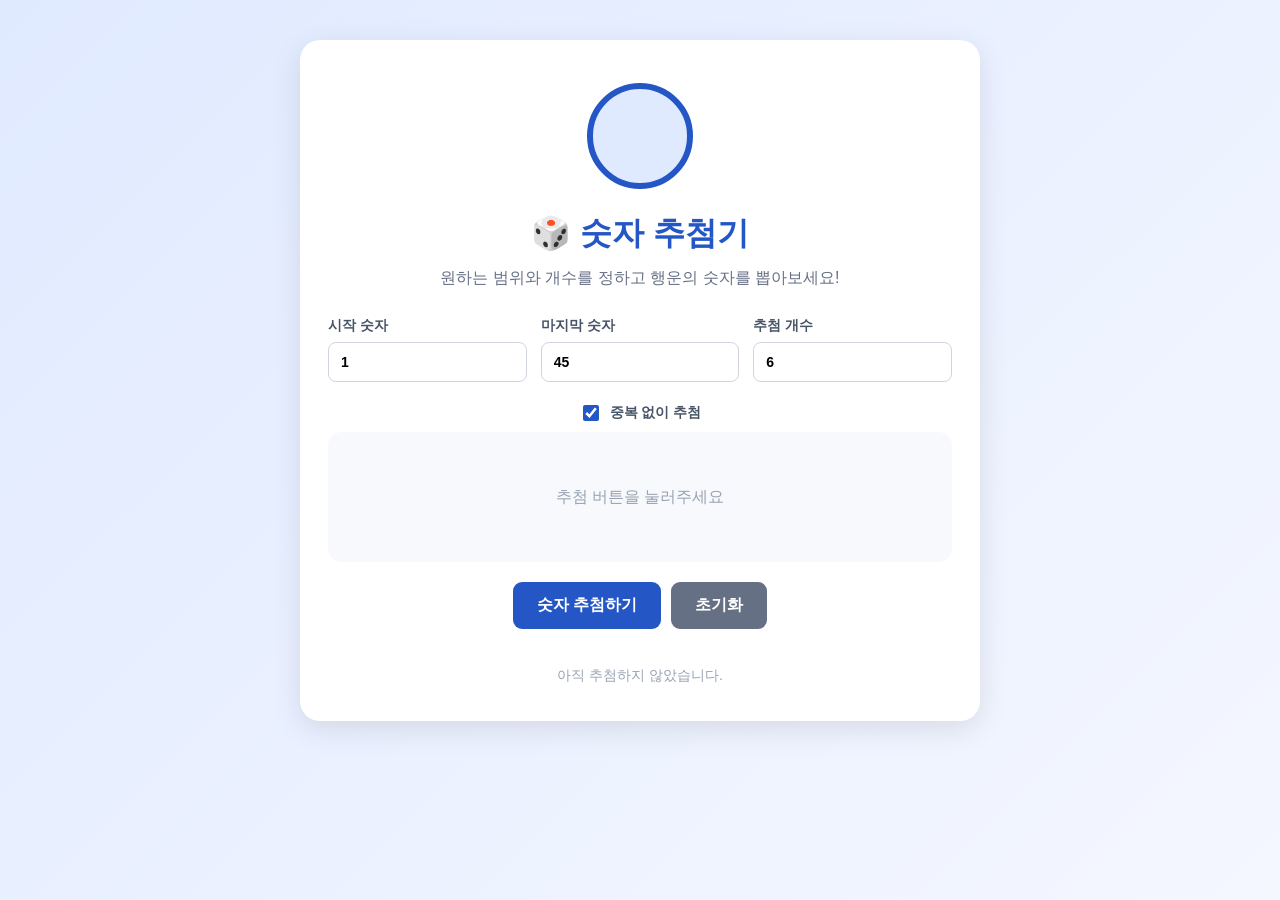
==== index.html @ 468a444e "Add number draw page with circle" ====
<!DOCTYPE html>
<html lang="ko">
<head>
    <meta charset="UTF-8">
    <meta name="viewport" content="width=device-width, initial-scale=1.0">
    <title>숫자 추첨기</title>
    <style>
        * {
            box-sizing: border-box;
        }

        body {
            min-height: 100vh;
            margin: 0;
            padding: 40px 16px;
            font-family: Arial, sans-serif;
            color: #202b45;
            background: linear-gradient(135deg, #e0eaff, #f5f7ff);
        }

        .container {
            width: 100%;
            max-width: 680px;
            margin: 0 auto;
            padding: 36px 28px;
            border-radius: 20px;
            background: #fff;
            box-shadow: 0 8px 30px rgba(0, 0, 0, 0.1);
            text-align: center;
        }

        .circle {
            display: block;
            margin: 0 auto 16px;
        }

        h1 {
            margin: 0 0 12px;
            color: #2457c5;
        }

        .description {
            margin: 0 0 28px;
            color: #667085;
        }

        .settings {
            display: grid;
            grid-template-columns: repeat(3, minmax(0, 1fr));
            gap: 14px;
            margin-bottom: 20px;
            text-align: left;
        }

        label {
            display: block;
            color: #475467;
            font-size: 14px;
            font-weight: bold;
        }

        input[type="number"] {
            width: 100%;
            margin-top: 7px;
            padding: 11px 12px;
            border: 1px solid #d0d5dd;
            border-radius: 8px;
            font: inherit;
        }

        .unique-option {
            display: flex;
            align-items: center;
            justify-content: center;
            gap: 8px;
            margin-bottom: 8px;
            color: #475467;
            font-size: 14px;
        }

        .unique-option input {
            width: 16px;
            height: 16px;
            accent-color: #2457c5;
        }

        .results {
            display: flex;
            min-height: 130px;
            align-content: center;
            align-items: center;
            justify-content: center;
            flex-wrap: wrap;
            gap: 12px;
            padding: 22px 14px;
            border-radius: 14px;
            background: #f7f9fc;
        }

        .placeholder {
            color: #98a2b3;
        }

        .ball {
            display: flex;
            width: 58px;
            height: 58px;
            align-items: center;
            justify-content: center;
            border-radius: 50%;
            color: white;
            background: #2457c5;
            font-size: 20px;
            font-weight: bold;
            box-shadow: 0 3px 8px rgba(36, 87, 197, 0.2);
            animation: pop-in 220ms ease-out both;
        }

        @keyframes pop-in {
            from {
                opacity: 0;
                transform: scale(0.7);
            }
            to {
                opacity: 1;
                transform: scale(1);
            }
        }

        .actions {
            display: flex;
            justify-content: center;
            flex-wrap: wrap;
            gap: 10px;
            margin-top: 20px;
        }

        button {
            padding: 13px 24px;
            border: 0;
            border-radius: 9px;
            color: white;
            background: #2457c5;
            font-size: 16px;
            font-weight: bold;
            cursor: pointer;
        }

        button:hover {
            background: #173b8c;
        }

        button:focus-visible,
        input:focus-visible {
            outline: 3px solid #84adff;
            outline-offset: 2px;
        }

        .reset {
            background: #667085;
        }

        .reset:hover {
            background: #475467;
        }

        .message {
            min-height: 20px;
            margin: 14px 0 0;
            color: #d92d20;
            font-size: 14px;
        }

        .count {
            margin: 4px 0 0;
            color: #98a2b3;
            font-size: 14px;
        }

        @media (max-width: 480px) {
            body {
                padding: 24px 12px;
            }

            .container {
                padding: 28px 18px;
            }

            .settings {
                grid-template-columns: 1fr;
                gap: 12px;
            }

            .ball {
                width: 48px;
                height: 48px;
                font-size: 18px;
            }
        }
    </style>
</head>
<body>
    <main class="container">
        <svg class="circle" width="120" height="120" viewBox="0 0 120 120" aria-hidden="true">
            <circle cx="60" cy="60" r="50" fill="#e0eaff" stroke="#2457c5" stroke-width="6" />
        </svg>
        <h1>🎲 숫자 추첨기</h1>
        <p class="description">원하는 범위와 개수를 정하고 행운의 숫자를 뽑아보세요!</p>

        <form id="draw-form">
            <div class="settings">
                <label for="min-number">
                    시작 숫자
                    <input id="min-number" type="number" value="1" step="1" required>
                </label>
                <label for="max-number">
                    마지막 숫자
                    <input id="max-number" type="number" value="45" step="1" required>
                </label>
                <label for="draw-count">
                    추첨 개수
                    <input id="draw-count" type="number" value="6" min="1" step="1" required>
                </label>
            </div>

            <label class="unique-option" for="unique-numbers">
                <input id="unique-numbers" type="checkbox" checked>
                중복 없이 추첨
            </label>

            <div class="results" id="results" aria-live="polite">
                <span class="placeholder">추첨 버튼을 눌러주세요</span>
            </div>

            <div class="actions">
                <button type="submit">숫자 추첨하기</button>
                <button class="reset" id="reset-button" type="button">초기화</button>
            </div>
        </form>

        <p class="message" id="message" role="alert"></p>
        <p class="count" id="count">아직 추첨하지 않았습니다.</p>
    </main>

    <script>
        let drawCount = 0;

        const form = document.getElementById("draw-form");
        const results = document.getElementById("results");
        const message = document.getElementById("message");
        const countLabel = document.getElementById("count");

        form.addEventListener("submit", function (event) {
            event.preventDefault();

            const min = Number(document.getElementById("min-number").value);
            const max = Number(document.getElementById("max-number").value);
            const quantity = Number(document.getElementById("draw-count").value);
            const unique = document.getElementById("unique-numbers").checked;

            if (!Number.isSafeInteger(min) || !Number.isSafeInteger(max) ||
                !Number.isSafeInteger(quantity) || min > max || quantity < 1) {
                showError("시작 숫자와 마지막 숫자, 추첨 개수를 올바른 정수로 입력해주세요.");
                return;
            }

            const rangeSize = max - min + 1;
            if (!Number.isSafeInteger(rangeSize) || rangeSize < 1) {
                showError("숫자 범위가 너무 큽니다.");
                return;
            }

            if (unique && quantity > rangeSize) {
                showError("중복 없이 추첨하려면 추첨 개수가 숫자 범위보다 클 수 없습니다.");
                return;
            }

            const drawn = [];
            if (unique) {
                const swaps = new Map();

                for (let i = 0; i < quantity; i++) {
                    const randomIndex = i + Math.floor(Math.random() * (rangeSize - i));
                    const selected = swaps.has(randomIndex) ? swaps.get(randomIndex) : randomIndex;
                    const replacement = swaps.has(i) ? swaps.get(i) : i;
                    swaps.set(randomIndex, replacement);
                    drawn.push(min + selected);
                }
                drawn.sort(function (a, b) { return a - b; });
            } else {
                for (let i = 0; i < quantity; i++) {
                    drawn.push(Math.floor(Math.random() * rangeSize) + min);
                }
            }

            results.replaceChildren();
            drawn.forEach(function (number, index) {
                const ball = document.createElement("span");
                ball.className = "ball";
                ball.style.animationDelay = (index * 45) + "ms";
                ball.textContent = number;
                results.appendChild(ball);
            });

            message.textContent = "";
            drawCount++;
            countLabel.textContent = "총 " + drawCount + "회 추첨했습니다.";
        });

        document.getElementById("reset-button").addEventListener("click", function () {
            form.reset();
            results.innerHTML = '<span class="placeholder">추첨 버튼을 눌러주세요</span>';
            message.textContent = "";
            drawCount = 0;
            countLabel.textContent = "아직 추첨하지 않았습니다.";
        });

        function showError(text) {
            message.textContent = text;
        }
    </script>
</body>
</html>
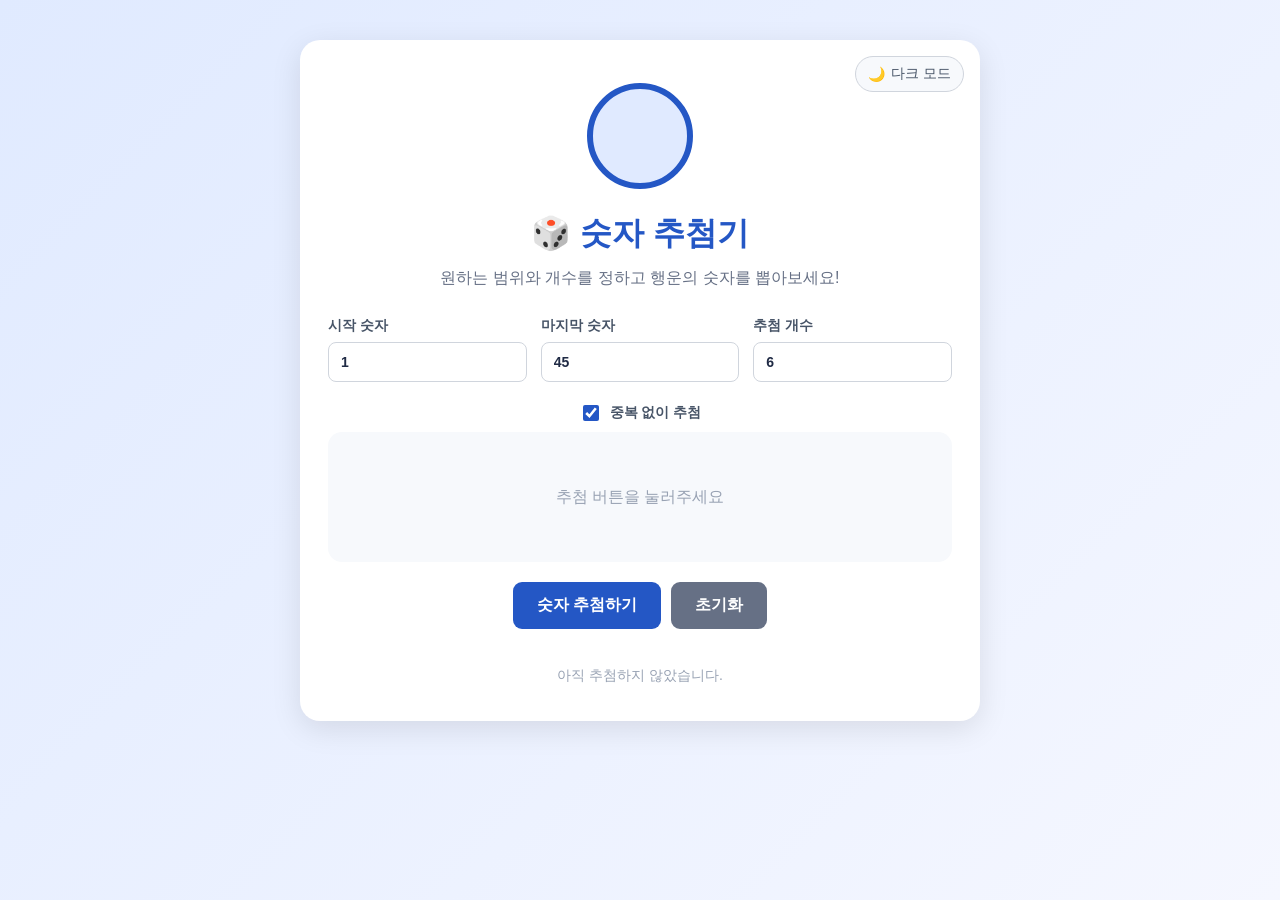
==== commit 97d0b65b: "Add dark/light mode toggle Co-Authored-By: Claude Opus 5.5 <noreply@anthropic.com>" ====
--- a/index.html
+++ b/index.html
@@ -4,7 +4,62 @@
     <meta charset="UTF-8">
     <meta name="viewport" content="width=device-width, initial-scale=1.0">
     <title>숫자 추첨기</title>
+    <script>
+        // 화면이 그려지기 전에 테마를 적용해 깜빡임을 방지합니다.
+        (function () {
+            let saved = null;
+            try { saved = localStorage.getItem("theme"); } catch (e) {}
+            const prefersDark = window.matchMedia && window.matchMedia("(prefers-color-scheme: dark)").matches;
+            document.documentElement.dataset.theme = saved || (prefersDark ? "dark" : "light");
+        })();
+    </script>
     <style>
+        :root {
+            --bg-start: #e0eaff;
+            --bg-end: #f5f7ff;
+            --text: #202b45;
+            --card: #fff;
+            --card-shadow: rgba(0, 0, 0, 0.1);
+            --primary: #2457c5;
+            --primary-hover: #173b8c;
+            --muted: #667085;
+            --label: #475467;
+            --faint: #98a2b3;
+            --input-bg: #fff;
+            --input-border: #d0d5dd;
+            --panel: #f7f9fc;
+            --circle-fill: #e0eaff;
+            --focus: #84adff;
+            --error: #d92d20;
+            --reset: #667085;
+            --reset-hover: #475467;
+            --ball-shadow: rgba(36, 87, 197, 0.2);
+            color-scheme: light;
+        }
+
+        :root[data-theme="dark"] {
+            --bg-start: #0f1629;
+            --bg-end: #1a2238;
+            --text: #e6e9f2;
+            --card: #1e2740;
+            --card-shadow: rgba(0, 0, 0, 0.45);
+            --primary: #5b8cff;
+            --primary-hover: #3f72f0;
+            --muted: #a3acc2;
+            --label: #c3c9d8;
+            --faint: #7d879e;
+            --input-bg: #141b2e;
+            --input-border: #3a4562;
+            --panel: #162036;
+            --circle-fill: #24345c;
+            --focus: #8fb0ff;
+            --error: #ff7a6e;
+            --reset: #4f5a75;
+            --reset-hover: #646f8c;
+            --ball-shadow: rgba(0, 0, 0, 0.35);
+            color-scheme: dark;
+        }
+
         * {
             box-sizing: border-box;
         }
@@ -14,19 +69,41 @@
             margin: 0;
             padding: 40px 16px;
             font-family: Arial, sans-serif;
-            color: #202b45;
-            background: linear-gradient(135deg, #e0eaff, #f5f7ff);
+            color: var(--text);
+            background: linear-gradient(135deg, var(--bg-start), var(--bg-end));
+            transition: color 200ms ease, background 200ms ease;
         }
 
         .container {
+            position: relative;
             width: 100%;
             max-width: 680px;
             margin: 0 auto;
             padding: 36px 28px;
             border-radius: 20px;
-            background: #fff;
-            box-shadow: 0 8px 30px rgba(0, 0, 0, 0.1);
+            background: var(--card);
+            box-shadow: 0 8px 30px var(--card-shadow);
             text-align: center;
+            transition: background 200ms ease;
+        }
+
+        .theme-toggle {
+            position: absolute;
+            top: 16px;
+            right: 16px;
+            display: flex;
+            align-items: center;
+            gap: 6px;
+            padding: 8px 12px;
+            border: 1px solid var(--input-border);
+            border-radius: 999px;
+            color: var(--label);
+            background: var(--panel);
+            font-size: 14px;
+        }
+
+        .theme-toggle:hover {
+            background: var(--input-border);
         }
 
         .circle {
@@ -34,14 +111,19 @@
             margin: 0 auto 16px;
         }
 
+        .circle circle {
+            fill: var(--circle-fill);
+            stroke: var(--primary);
+        }
+
         h1 {
             margin: 0 0 12px;
-            color: #2457c5;
+            color: var(--primary);
         }
 
         .description {
             margin: 0 0 28px;
-            color: #667085;
+            color: var(--muted);
         }
 
         .settings {
@@ -54,7 +136,7 @@
 
         label {
             display: block;
-            color: #475467;
+            color: var(--label);
             font-size: 14px;
             font-weight: bold;
         }
@@ -63,8 +145,10 @@
             width: 100%;
             margin-top: 7px;
             padding: 11px 12px;
-            border: 1px solid #d0d5dd;
+            border: 1px solid var(--input-border);
             border-radius: 8px;
+            color: var(--text);
+            background: var(--input-bg);
             font: inherit;
         }
 
@@ -74,14 +158,14 @@
             justify-content: center;
             gap: 8px;
             margin-bottom: 8px;
-            color: #475467;
+            color: var(--label);
             font-size: 14px;
         }
 
         .unique-option input {
             width: 16px;
             height: 16px;
-            accent-color: #2457c5;
+            accent-color: var(--primary);
         }
 
         .results {
@@ -94,11 +178,11 @@
             gap: 12px;
             padding: 22px 14px;
             border-radius: 14px;
-            background: #f7f9fc;
+            background: var(--panel);
         }
 
         .placeholder {
-            color: #98a2b3;
+            color: var(--faint);
         }
 
         .ball {
@@ -109,10 +193,10 @@
             justify-content: center;
             border-radius: 50%;
             color: white;
-            background: #2457c5;
+            background: var(--primary);
             font-size: 20px;
             font-weight: bold;
-            box-shadow: 0 3px 8px rgba(36, 87, 197, 0.2);
+            box-shadow: 0 3px 8px var(--ball-shadow);
             animation: pop-in 220ms ease-out both;
         }
 
@@ -135,45 +219,48 @@
             margin-top: 20px;
         }
 
-        button {
+        .actions button {
             padding: 13px 24px;
             border: 0;
             border-radius: 9px;
             color: white;
-            background: #2457c5;
+            background: var(--primary);
             font-size: 16px;
             font-weight: bold;
+        }
+
+        button {
             cursor: pointer;
         }
 
-        button:hover {
-            background: #173b8c;
+        .actions button:hover {
+            background: var(--primary-hover);
         }
 
         button:focus-visible,
         input:focus-visible {
-            outline: 3px solid #84adff;
+            outline: 3px solid var(--focus);
             outline-offset: 2px;
         }
 
-        .reset {
-            background: #667085;
-        }
-
-        .reset:hover {
-            background: #475467;
+        .actions .reset {
+            background: var(--reset);
+        }
+
+        .actions .reset:hover {
+            background: var(--reset-hover);
         }
 
         .message {
             min-height: 20px;
             margin: 14px 0 0;
-            color: #d92d20;
+            color: var(--error);
             font-size: 14px;
         }
 
         .count {
             margin: 4px 0 0;
-            color: #98a2b3;
+            color: var(--faint);
             font-size: 14px;
         }
 
@@ -183,7 +270,7 @@
             }
 
             .container {
-                padding: 28px 18px;
+                padding: 60px 18px 28px;
             }
 
             .settings {
@@ -201,8 +288,13 @@
 </head>
 <body>
     <main class="container">
+        <button class="theme-toggle" id="theme-toggle" type="button" aria-label="테마 전환">
+            <span id="theme-icon" aria-hidden="true">🌙</span>
+            <span id="theme-text">다크 모드</span>
+        </button>
+
         <svg class="circle" width="120" height="120" viewBox="0 0 120 120" aria-hidden="true">
-            <circle cx="60" cy="60" r="50" fill="#e0eaff" stroke="#2457c5" stroke-width="6" />
+            <circle cx="60" cy="60" r="50" stroke-width="6" />
         </svg>
         <h1>🎲 숫자 추첨기</h1>
         <p class="description">원하는 범위와 개수를 정하고 행운의 숫자를 뽑아보세요!</p>
@@ -243,6 +335,27 @@
     </main>
 
     <script>
+        // 다크 / 화이트 모드 전환
+        const themeToggle = document.getElementById("theme-toggle");
+        const themeIcon = document.getElementById("theme-icon");
+        const themeText = document.getElementById("theme-text");
+
+        function applyTheme(theme) {
+            document.documentElement.dataset.theme = theme;
+            const isDark = theme === "dark";
+            themeIcon.textContent = isDark ? "☀️" : "🌙";
+            themeText.textContent = isDark ? "화이트 모드" : "다크 모드";
+            themeToggle.setAttribute("aria-pressed", String(isDark));
+        }
+
+        applyTheme(document.documentElement.dataset.theme || "light");
+
+        themeToggle.addEventListener("click", function () {
+            const next = document.documentElement.dataset.theme === "dark" ? "light" : "dark";
+            applyTheme(next);
+            try { localStorage.setItem("theme", next); } catch (e) {}
+        });
+
         let drawCount = 0;
 
         const form = document.getElementById("draw-form");
@@ -321,4 +434,3 @@
     </script>
 </body>
 </html>
-
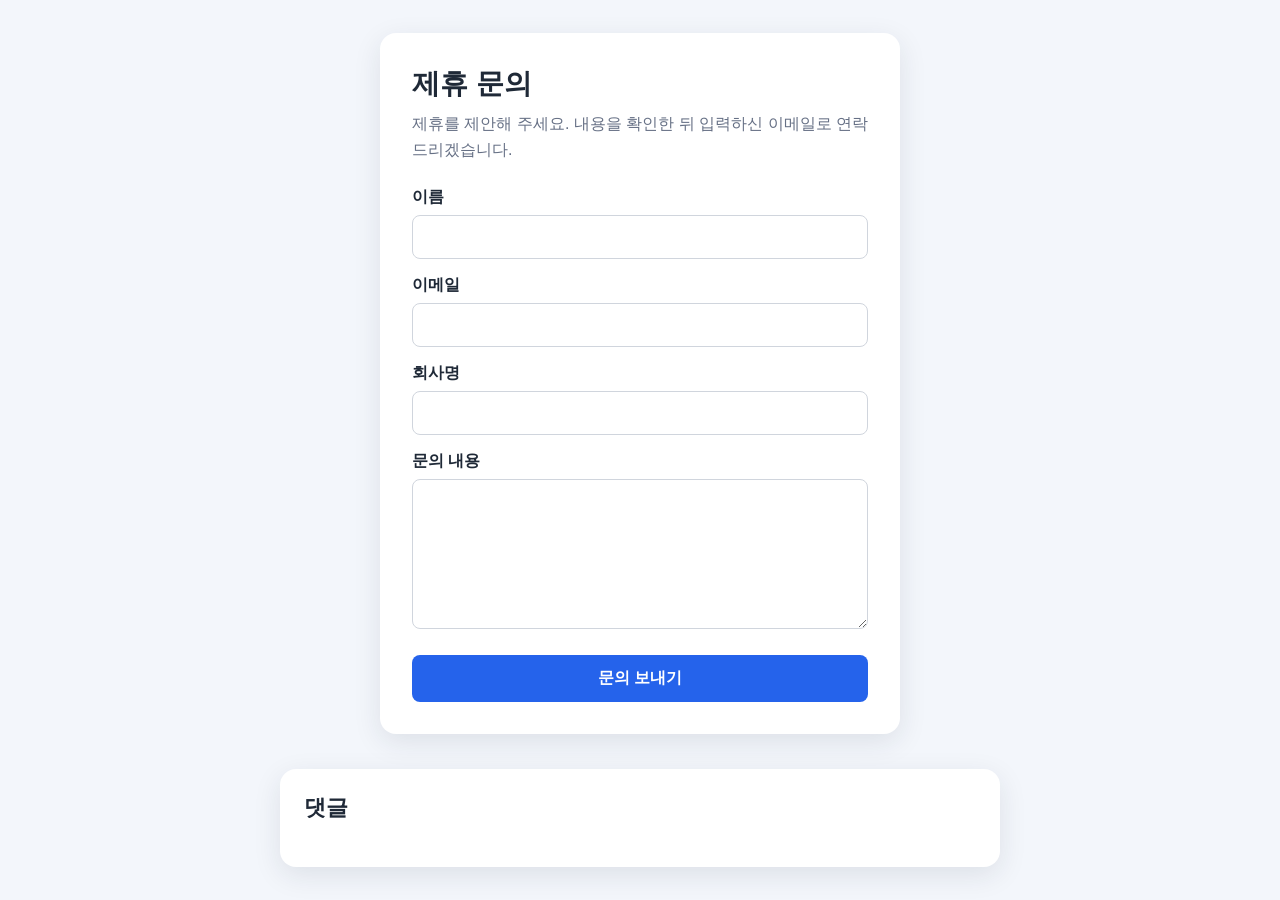
==== commit 3c79f0c3: "Replace page with partnership inquiry form and Disqus comments Co-Authored-By: Claude Opus 5.5 <nore" ====
--- a/index.html
+++ b/index.html
@@ -1,436 +1,100 @@
-<!DOCTYPE html>
+<!doctype html>
 <html lang="ko">
 <head>
-    <meta charset="UTF-8">
-    <meta name="viewport" content="width=device-width, initial-scale=1.0">
-    <title>숫자 추첨기</title>
-    <script>
-        // 화면이 그려지기 전에 테마를 적용해 깜빡임을 방지합니다.
-        (function () {
-            let saved = null;
-            try { saved = localStorage.getItem("theme"); } catch (e) {}
-            const prefersDark = window.matchMedia && window.matchMedia("(prefers-color-scheme: dark)").matches;
-            document.documentElement.dataset.theme = saved || (prefersDark ? "dark" : "light");
-        })();
-    </script>
-    <style>
-        :root {
-            --bg-start: #e0eaff;
-            --bg-end: #f5f7ff;
-            --text: #202b45;
-            --card: #fff;
-            --card-shadow: rgba(0, 0, 0, 0.1);
-            --primary: #2457c5;
-            --primary-hover: #173b8c;
-            --muted: #667085;
-            --label: #475467;
-            --faint: #98a2b3;
-            --input-bg: #fff;
-            --input-border: #d0d5dd;
-            --panel: #f7f9fc;
-            --circle-fill: #e0eaff;
-            --focus: #84adff;
-            --error: #d92d20;
-            --reset: #667085;
-            --reset-hover: #475467;
-            --ball-shadow: rgba(36, 87, 197, 0.2);
-            color-scheme: light;
-        }
-
-        :root[data-theme="dark"] {
-            --bg-start: #0f1629;
-            --bg-end: #1a2238;
-            --text: #e6e9f2;
-            --card: #1e2740;
-            --card-shadow: rgba(0, 0, 0, 0.45);
-            --primary: #5b8cff;
-            --primary-hover: #3f72f0;
-            --muted: #a3acc2;
-            --label: #c3c9d8;
-            --faint: #7d879e;
-            --input-bg: #141b2e;
-            --input-border: #3a4562;
-            --panel: #162036;
-            --circle-fill: #24345c;
-            --focus: #8fb0ff;
-            --error: #ff7a6e;
-            --reset: #4f5a75;
-            --reset-hover: #646f8c;
-            --ball-shadow: rgba(0, 0, 0, 0.35);
-            color-scheme: dark;
-        }
-
-        * {
-            box-sizing: border-box;
-        }
-
-        body {
-            min-height: 100vh;
-            margin: 0;
-            padding: 40px 16px;
-            font-family: Arial, sans-serif;
-            color: var(--text);
-            background: linear-gradient(135deg, var(--bg-start), var(--bg-end));
-            transition: color 200ms ease, background 200ms ease;
-        }
-
-        .container {
-            position: relative;
-            width: 100%;
-            max-width: 680px;
-            margin: 0 auto;
-            padding: 36px 28px;
-            border-radius: 20px;
-            background: var(--card);
-            box-shadow: 0 8px 30px var(--card-shadow);
-            text-align: center;
-            transition: background 200ms ease;
-        }
-
-        .theme-toggle {
-            position: absolute;
-            top: 16px;
-            right: 16px;
-            display: flex;
-            align-items: center;
-            gap: 6px;
-            padding: 8px 12px;
-            border: 1px solid var(--input-border);
-            border-radius: 999px;
-            color: var(--label);
-            background: var(--panel);
-            font-size: 14px;
-        }
-
-        .theme-toggle:hover {
-            background: var(--input-border);
-        }
-
-        .circle {
-            display: block;
-            margin: 0 auto 16px;
-        }
-
-        .circle circle {
-            fill: var(--circle-fill);
-            stroke: var(--primary);
-        }
-
-        h1 {
-            margin: 0 0 12px;
-            color: var(--primary);
-        }
-
-        .description {
-            margin: 0 0 28px;
-            color: var(--muted);
-        }
-
-        .settings {
-            display: grid;
-            grid-template-columns: repeat(3, minmax(0, 1fr));
-            gap: 14px;
-            margin-bottom: 20px;
-            text-align: left;
-        }
-
-        label {
-            display: block;
-            color: var(--label);
-            font-size: 14px;
-            font-weight: bold;
-        }
-
-        input[type="number"] {
-            width: 100%;
-            margin-top: 7px;
-            padding: 11px 12px;
-            border: 1px solid var(--input-border);
-            border-radius: 8px;
-            color: var(--text);
-            background: var(--input-bg);
-            font: inherit;
-        }
-
-        .unique-option {
-            display: flex;
-            align-items: center;
-            justify-content: center;
-            gap: 8px;
-            margin-bottom: 8px;
-            color: var(--label);
-            font-size: 14px;
-        }
-
-        .unique-option input {
-            width: 16px;
-            height: 16px;
-            accent-color: var(--primary);
-        }
-
-        .results {
-            display: flex;
-            min-height: 130px;
-            align-content: center;
-            align-items: center;
-            justify-content: center;
-            flex-wrap: wrap;
-            gap: 12px;
-            padding: 22px 14px;
-            border-radius: 14px;
-            background: var(--panel);
-        }
-
-        .placeholder {
-            color: var(--faint);
-        }
-
-        .ball {
-            display: flex;
-            width: 58px;
-            height: 58px;
-            align-items: center;
-            justify-content: center;
-            border-radius: 50%;
-            color: white;
-            background: var(--primary);
-            font-size: 20px;
-            font-weight: bold;
-            box-shadow: 0 3px 8px var(--ball-shadow);
-            animation: pop-in 220ms ease-out both;
-        }
-
-        @keyframes pop-in {
-            from {
-                opacity: 0;
-                transform: scale(0.7);
-            }
-            to {
-                opacity: 1;
-                transform: scale(1);
-            }
-        }
-
-        .actions {
-            display: flex;
-            justify-content: center;
-            flex-wrap: wrap;
-            gap: 10px;
-            margin-top: 20px;
-        }
-
-        .actions button {
-            padding: 13px 24px;
-            border: 0;
-            border-radius: 9px;
-            color: white;
-            background: var(--primary);
-            font-size: 16px;
-            font-weight: bold;
-        }
-
-        button {
-            cursor: pointer;
-        }
-
-        .actions button:hover {
-            background: var(--primary-hover);
-        }
-
-        button:focus-visible,
-        input:focus-visible {
-            outline: 3px solid var(--focus);
-            outline-offset: 2px;
-        }
-
-        .actions .reset {
-            background: var(--reset);
-        }
-
-        .actions .reset:hover {
-            background: var(--reset-hover);
-        }
-
-        .message {
-            min-height: 20px;
-            margin: 14px 0 0;
-            color: var(--error);
-            font-size: 14px;
-        }
-
-        .count {
-            margin: 4px 0 0;
-            color: var(--faint);
-            font-size: 14px;
-        }
-
-        @media (max-width: 480px) {
-            body {
-                padding: 24px 12px;
-            }
-
-            .container {
-                padding: 60px 18px 28px;
-            }
-
-            .settings {
-                grid-template-columns: 1fr;
-                gap: 12px;
-            }
-
-            .ball {
-                width: 48px;
-                height: 48px;
-                font-size: 18px;
-            }
-        }
-    </style>
+  <meta charset="utf-8">
+  <meta name="viewport" content="width=device-width, initial-scale=1">
+  <title>제휴 문의</title>
+  <style>
+    * { box-sizing: border-box; }
+    body {
+      min-height: 100vh;
+      margin: 0;
+      padding: 32px 16px;
+      display: grid;
+      place-items: center;
+      font-family: Arial, sans-serif;
+      color: #1f2937;
+      background: #f3f6fb;
+    }
+    main {
+      width: min(100%, 520px);
+      padding: 32px;
+      border-radius: 16px;
+      background: #fff;
+      box-shadow: 0 8px 28px rgb(31 41 55 / 10%);
+    }
+    h1 { margin: 0 0 8px; font-size: 28px; }
+    .description { margin: 0 0 24px; color: #667085; line-height: 1.6; }
+    label { display: block; margin: 16px 0 7px; font-weight: 600; }
+    input, textarea {
+      width: 100%;
+      padding: 12px;
+      border: 1px solid #d0d5dd;
+      border-radius: 8px;
+      font: inherit;
+    }
+    input:focus, textarea:focus { outline: 2px solid #93b4ff; border-color: #2563eb; }
+    textarea { min-height: 150px; resize: vertical; }
+    button {
+      width: 100%;
+      margin-top: 22px;
+      padding: 13px 20px;
+      border: 0;
+      border-radius: 8px;
+      background: #2563eb;
+      color: #fff;
+      font: inherit;
+      font-weight: 600;
+      cursor: pointer;
+    }
+    button:hover { background: #1d4ed8; }
+  </style>
 </head>
 <body>
-    <main class="container">
-        <button class="theme-toggle" id="theme-toggle" type="button" aria-label="테마 전환">
-            <span id="theme-icon" aria-hidden="true">🌙</span>
-            <span id="theme-text">다크 모드</span>
-        </button>
+  <main>
+    <h1>제휴 문의</h1>
+    <p class="description">제휴를 제안해 주세요. 내용을 확인한 뒤 입력하신 이메일로 연락드리겠습니다.</p>
+    <form action="https://formspree.io/f/xgakrjvo" method="POST">
+      <input type="hidden" name="_subject" value="새 제휴 문의">
 
-        <svg class="circle" width="120" height="120" viewBox="0 0 120 120" aria-hidden="true">
-            <circle cx="60" cy="60" r="50" stroke-width="6" />
-        </svg>
-        <h1>🎲 숫자 추첨기</h1>
-        <p class="description">원하는 범위와 개수를 정하고 행운의 숫자를 뽑아보세요!</p>
+      <label for="name">이름</label>
+      <input id="name" name="name" type="text" autocomplete="name" required>
 
-        <form id="draw-form">
-            <div class="settings">
-                <label for="min-number">
-                    시작 숫자
-                    <input id="min-number" type="number" value="1" step="1" required>
-                </label>
-                <label for="max-number">
-                    마지막 숫자
-                    <input id="max-number" type="number" value="45" step="1" required>
-                </label>
-                <label for="draw-count">
-                    추첨 개수
-                    <input id="draw-count" type="number" value="6" min="1" step="1" required>
-                </label>
-            </div>
+      <label for="email">이메일</label>
+      <input id="email" name="email" type="email" autocomplete="email" required>
 
-            <label class="unique-option" for="unique-numbers">
-                <input id="unique-numbers" type="checkbox" checked>
-                중복 없이 추첨
-            </label>
+      <label for="company">회사명</label>
+      <input id="company" name="company" type="text" autocomplete="organization">
 
-            <div class="results" id="results" aria-live="polite">
-                <span class="placeholder">추첨 버튼을 눌러주세요</span>
-            </div>
+      <label for="message">문의 내용</label>
+      <textarea id="message" name="message" required></textarea>
 
-            <div class="actions">
-                <button type="submit">숫자 추첨하기</button>
-                <button class="reset" id="reset-button" type="button">초기화</button>
-            </div>
-        </form>
+      <button type="submit">문의 보내기</button>
+    </form>
+  </main>
+  <section aria-label="댓글" style="width: min(100%, 720px); margin: 32px auto 0; padding: 24px; border-radius: 16px; background: #fff; box-shadow: 0 8px 28px rgb(31 41 55 / 10%);">
+    <h2 style="margin: 0 0 20px; font-size: 22px;">댓글</h2>
+    <div id="disqus_thread"></div>
+  </section>
+  <script>
+    if (window.location.protocol === "file:") {
+      document.getElementById("disqus_thread").textContent =
+        "Disqus 댓글은 페이지를 웹에 배포한 뒤 확인할 수 있습니다.";
+    } else {
+      var disqus_config = function () {
+        this.page.url = window.location.origin + window.location.pathname;
+        this.page.identifier = window.location.pathname;
+      };
 
-        <p class="message" id="message" role="alert"></p>
-        <p class="count" id="count">아직 추첨하지 않았습니다.</p>
-    </main>
-
-    <script>
-        // 다크 / 화이트 모드 전환
-        const themeToggle = document.getElementById("theme-toggle");
-        const themeIcon = document.getElementById("theme-icon");
-        const themeText = document.getElementById("theme-text");
-
-        function applyTheme(theme) {
-            document.documentElement.dataset.theme = theme;
-            const isDark = theme === "dark";
-            themeIcon.textContent = isDark ? "☀️" : "🌙";
-            themeText.textContent = isDark ? "화이트 모드" : "다크 모드";
-            themeToggle.setAttribute("aria-pressed", String(isDark));
-        }
-
-        applyTheme(document.documentElement.dataset.theme || "light");
-
-        themeToggle.addEventListener("click", function () {
-            const next = document.documentElement.dataset.theme === "dark" ? "light" : "dark";
-            applyTheme(next);
-            try { localStorage.setItem("theme", next); } catch (e) {}
-        });
-
-        let drawCount = 0;
-
-        const form = document.getElementById("draw-form");
-        const results = document.getElementById("results");
-        const message = document.getElementById("message");
-        const countLabel = document.getElementById("count");
-
-        form.addEventListener("submit", function (event) {
-            event.preventDefault();
-
-            const min = Number(document.getElementById("min-number").value);
-            const max = Number(document.getElementById("max-number").value);
-            const quantity = Number(document.getElementById("draw-count").value);
-            const unique = document.getElementById("unique-numbers").checked;
-
-            if (!Number.isSafeInteger(min) || !Number.isSafeInteger(max) ||
-                !Number.isSafeInteger(quantity) || min > max || quantity < 1) {
-                showError("시작 숫자와 마지막 숫자, 추첨 개수를 올바른 정수로 입력해주세요.");
-                return;
-            }
-
-            const rangeSize = max - min + 1;
-            if (!Number.isSafeInteger(rangeSize) || rangeSize < 1) {
-                showError("숫자 범위가 너무 큽니다.");
-                return;
-            }
-
-            if (unique && quantity > rangeSize) {
-                showError("중복 없이 추첨하려면 추첨 개수가 숫자 범위보다 클 수 없습니다.");
-                return;
-            }
-
-            const drawn = [];
-            if (unique) {
-                const swaps = new Map();
-
-                for (let i = 0; i < quantity; i++) {
-                    const randomIndex = i + Math.floor(Math.random() * (rangeSize - i));
-                    const selected = swaps.has(randomIndex) ? swaps.get(randomIndex) : randomIndex;
-                    const replacement = swaps.has(i) ? swaps.get(i) : i;
-                    swaps.set(randomIndex, replacement);
-                    drawn.push(min + selected);
-                }
-                drawn.sort(function (a, b) { return a - b; });
-            } else {
-                for (let i = 0; i < quantity; i++) {
-                    drawn.push(Math.floor(Math.random() * rangeSize) + min);
-                }
-            }
-
-            results.replaceChildren();
-            drawn.forEach(function (number, index) {
-                const ball = document.createElement("span");
-                ball.className = "ball";
-                ball.style.animationDelay = (index * 45) + "ms";
-                ball.textContent = number;
-                results.appendChild(ball);
-            });
-
-            message.textContent = "";
-            drawCount++;
-            countLabel.textContent = "총 " + drawCount + "회 추첨했습니다.";
-        });
-
-        document.getElementById("reset-button").addEventListener("click", function () {
-            form.reset();
-            results.innerHTML = '<span class="placeholder">추첨 버튼을 눌러주세요</span>';
-            message.textContent = "";
-            drawCount = 0;
-            countLabel.textContent = "아직 추첨하지 않았습니다.";
-        });
-
-        function showError(text) {
-            message.textContent = text;
-        }
-    </script>
+      (function () {
+        var d = document;
+        var s = d.createElement("script");
+        s.src = "https://nomer.disqus.com/embed.js";
+        s.setAttribute("data-timestamp", String(Date.now()));
+        (d.head || d.body).appendChild(s);
+      })();
+    }
+  </script>
+  <noscript>댓글을 보려면 JavaScript를 활성화해 주세요. <a href="https://disqus.com/?ref_noscript">Disqus</a>에서 제공하는 댓글입니다.</noscript>
 </body>
 </html>
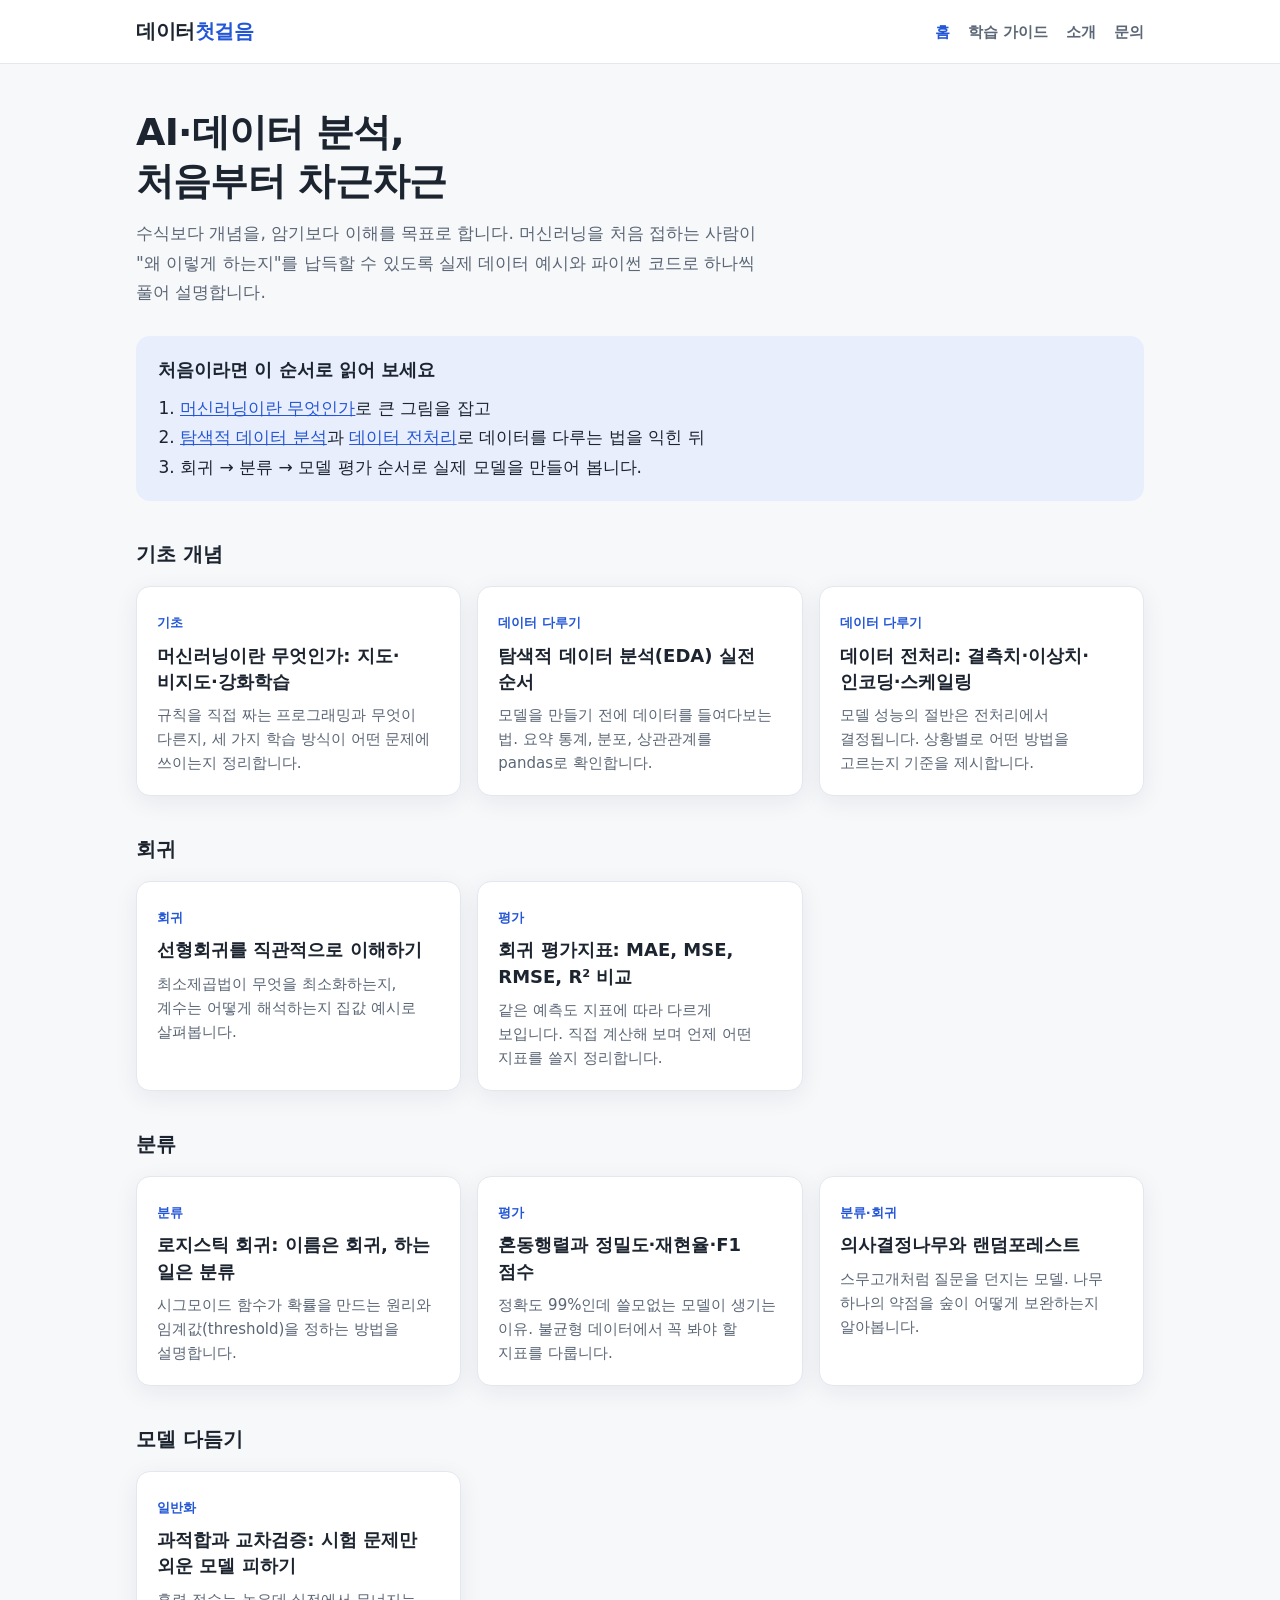
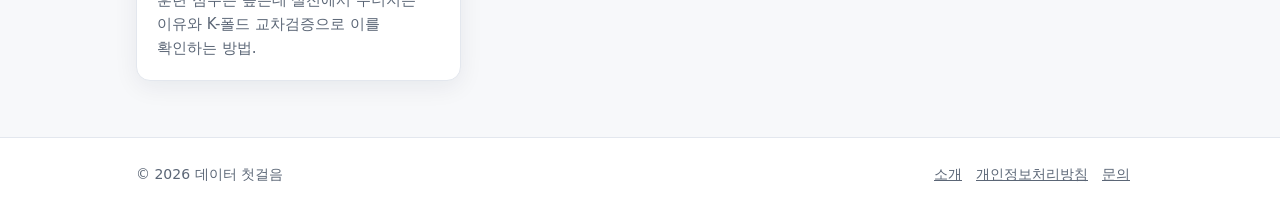
==== commit 54c24912: "Build AI/data analysis learning site for AdSense review Nine original tutorial articles, about/conta" ====
--- a/index.html
+++ b/index.html
@@ -3,98 +3,113 @@
 <head>
   <meta charset="utf-8">
   <meta name="viewport" content="width=device-width, initial-scale=1">
-  <title>제휴 문의</title>
-  <style>
-    * { box-sizing: border-box; }
-    body {
-      min-height: 100vh;
-      margin: 0;
-      padding: 32px 16px;
-      display: grid;
-      place-items: center;
-      font-family: Arial, sans-serif;
-      color: #1f2937;
-      background: #f3f6fb;
-    }
-    main {
-      width: min(100%, 520px);
-      padding: 32px;
-      border-radius: 16px;
-      background: #fff;
-      box-shadow: 0 8px 28px rgb(31 41 55 / 10%);
-    }
-    h1 { margin: 0 0 8px; font-size: 28px; }
-    .description { margin: 0 0 24px; color: #667085; line-height: 1.6; }
-    label { display: block; margin: 16px 0 7px; font-weight: 600; }
-    input, textarea {
-      width: 100%;
-      padding: 12px;
-      border: 1px solid #d0d5dd;
-      border-radius: 8px;
-      font: inherit;
-    }
-    input:focus, textarea:focus { outline: 2px solid #93b4ff; border-color: #2563eb; }
-    textarea { min-height: 150px; resize: vertical; }
-    button {
-      width: 100%;
-      margin-top: 22px;
-      padding: 13px 20px;
-      border: 0;
-      border-radius: 8px;
-      background: #2563eb;
-      color: #fff;
-      font: inherit;
-      font-weight: 600;
-      cursor: pointer;
-    }
-    button:hover { background: #1d4ed8; }
-  </style>
+  <title>데이터 첫걸음 - AI·데이터 분석 입문 가이드</title>
+  <meta name="description" content="머신러닝과 데이터 분석을 처음 배우는 사람을 위한 한국어 입문 가이드. 데이터 전처리, 회귀, 분류, 평가지표, 과적합까지 예제 코드와 함께 차근차근 설명합니다.">
+  <link rel="canonical" href="https://nomer-pixel.github.io/code_practice/">
+  <script async src="https://pagead2.googlesyndication.com/pagead/js/adsbygoogle.js?client=ca-pub-2924409115830363"
+     crossorigin="anonymous"></script>
+  <link rel="stylesheet" href="style.css">
 </head>
 <body>
-  <main>
-    <h1>제휴 문의</h1>
-    <p class="description">제휴를 제안해 주세요. 내용을 확인한 뒤 입력하신 이메일로 연락드리겠습니다.</p>
-    <form action="https://formspree.io/f/xgakrjvo" method="POST">
-      <input type="hidden" name="_subject" value="새 제휴 문의">
+  <a class="skip" href="#content">본문 바로가기</a>
+  <header class="site-header">
+    <div class="inner">
+      <a class="logo" href="./">데이터<span>첫걸음</span></a>
+      <nav class="site-nav" aria-label="주 메뉴">
+        <ul>
+          <li><a href="./" aria-current="page">홈</a></li>
+          <li><a href="./#guides">학습 가이드</a></li>
+          <li><a href="about.html">소개</a></li>
+          <li><a href="contact.html">문의</a></li>
+        </ul>
+      </nav>
+    </div>
+  </header>
 
-      <label for="name">이름</label>
-      <input id="name" name="name" type="text" autocomplete="name" required>
+  <main id="content" class="wide">
+    <section class="hero">
+      <h1>AI·데이터 분석,<br>처음부터 차근차근</h1>
+      <p>수식보다 개념을, 암기보다 이해를 목표로 합니다. 머신러닝을 처음 접하는 사람이 "왜 이렇게 하는지"를 납득할 수 있도록 실제 데이터 예시와 파이썬 코드로 하나씩 풀어 설명합니다.</p>
+    </section>
 
-      <label for="email">이메일</label>
-      <input id="email" name="email" type="email" autocomplete="email" required>
+    <section class="path" aria-labelledby="path-title">
+      <h2 id="path-title" style="margin:0;font-size:18px;">처음이라면 이 순서로 읽어 보세요</h2>
+      <ol>
+        <li><a href="posts/what-is-ml.html">머신러닝이란 무엇인가</a>로 큰 그림을 잡고</li>
+        <li><a href="posts/eda.html">탐색적 데이터 분석</a>과 <a href="posts/preprocessing.html">데이터 전처리</a>로 데이터를 다루는 법을 익힌 뒤</li>
+        <li>회귀 → 분류 → 모델 평가 순서로 실제 모델을 만들어 봅니다.</li>
+      </ol>
+    </section>
 
-      <label for="company">회사명</label>
-      <input id="company" name="company" type="text" autocomplete="organization">
+    <h2 class="section-title" id="guides">기초 개념</h2>
+    <div class="card-grid">
+      <a class="card" href="posts/what-is-ml.html">
+        <span class="tag">기초</span>
+        <h3>머신러닝이란 무엇인가: 지도·비지도·강화학습</h3>
+        <p>규칙을 직접 짜는 프로그래밍과 무엇이 다른지, 세 가지 학습 방식이 어떤 문제에 쓰이는지 정리합니다.</p>
+      </a>
+      <a class="card" href="posts/eda.html">
+        <span class="tag">데이터 다루기</span>
+        <h3>탐색적 데이터 분석(EDA) 실전 순서</h3>
+        <p>모델을 만들기 전에 데이터를 들여다보는 법. 요약 통계, 분포, 상관관계를 pandas로 확인합니다.</p>
+      </a>
+      <a class="card" href="posts/preprocessing.html">
+        <span class="tag">데이터 다루기</span>
+        <h3>데이터 전처리: 결측치·이상치·인코딩·스케일링</h3>
+        <p>모델 성능의 절반은 전처리에서 결정됩니다. 상황별로 어떤 방법을 고르는지 기준을 제시합니다.</p>
+      </a>
+    </div>
 
-      <label for="message">문의 내용</label>
-      <textarea id="message" name="message" required></textarea>
+    <h2 class="section-title">회귀</h2>
+    <div class="card-grid">
+      <a class="card" href="posts/linear-regression.html">
+        <span class="tag">회귀</span>
+        <h3>선형회귀를 직관적으로 이해하기</h3>
+        <p>최소제곱법이 무엇을 최소화하는지, 계수는 어떻게 해석하는지 집값 예시로 살펴봅니다.</p>
+      </a>
+      <a class="card" href="posts/regression-metrics.html">
+        <span class="tag">평가</span>
+        <h3>회귀 평가지표: MAE, MSE, RMSE, R² 비교</h3>
+        <p>같은 예측도 지표에 따라 다르게 보입니다. 직접 계산해 보며 언제 어떤 지표를 쓸지 정리합니다.</p>
+      </a>
+    </div>
 
-      <button type="submit">문의 보내기</button>
-    </form>
+    <h2 class="section-title">분류</h2>
+    <div class="card-grid">
+      <a class="card" href="posts/logistic-regression.html">
+        <span class="tag">분류</span>
+        <h3>로지스틱 회귀: 이름은 회귀, 하는 일은 분류</h3>
+        <p>시그모이드 함수가 확률을 만드는 원리와 임계값(threshold)을 정하는 방법을 설명합니다.</p>
+      </a>
+      <a class="card" href="posts/classification-metrics.html">
+        <span class="tag">평가</span>
+        <h3>혼동행렬과 정밀도·재현율·F1 점수</h3>
+        <p>정확도 99%인데 쓸모없는 모델이 생기는 이유. 불균형 데이터에서 꼭 봐야 할 지표를 다룹니다.</p>
+      </a>
+      <a class="card" href="posts/decision-tree-rf.html">
+        <span class="tag">분류·회귀</span>
+        <h3>의사결정나무와 랜덤포레스트</h3>
+        <p>스무고개처럼 질문을 던지는 모델. 나무 하나의 약점을 숲이 어떻게 보완하는지 알아봅니다.</p>
+      </a>
+    </div>
+
+    <h2 class="section-title">모델 다듬기</h2>
+    <div class="card-grid">
+      <a class="card" href="posts/overfitting-cv.html">
+        <span class="tag">일반화</span>
+        <h3>과적합과 교차검증: 시험 문제만 외운 모델 피하기</h3>
+        <p>훈련 점수는 높은데 실전에서 무너지는 이유와 K-폴드 교차검증으로 이를 확인하는 방법.</p>
+      </a>
+    </div>
   </main>
-  <section aria-label="댓글" style="width: min(100%, 720px); margin: 32px auto 0; padding: 24px; border-radius: 16px; background: #fff; box-shadow: 0 8px 28px rgb(31 41 55 / 10%);">
-    <h2 style="margin: 0 0 20px; font-size: 22px;">댓글</h2>
-    <div id="disqus_thread"></div>
-  </section>
-  <script>
-    if (window.location.protocol === "file:") {
-      document.getElementById("disqus_thread").textContent =
-        "Disqus 댓글은 페이지를 웹에 배포한 뒤 확인할 수 있습니다.";
-    } else {
-      var disqus_config = function () {
-        this.page.url = window.location.origin + window.location.pathname;
-        this.page.identifier = window.location.pathname;
-      };
 
-      (function () {
-        var d = document;
-        var s = d.createElement("script");
-        s.src = "https://nomer.disqus.com/embed.js";
-        s.setAttribute("data-timestamp", String(Date.now()));
-        (d.head || d.body).appendChild(s);
-      })();
-    }
-  </script>
-  <noscript>댓글을 보려면 JavaScript를 활성화해 주세요. <a href="https://disqus.com/?ref_noscript">Disqus</a>에서 제공하는 댓글입니다.</noscript>
+  <footer class="site-footer">
+    <div class="inner">
+      <span>© 2026 데이터 첫걸음</span>
+      <nav aria-label="하단 메뉴">
+        <a href="about.html">소개</a><a href="privacy.html">개인정보처리방침</a><a href="contact.html">문의</a>
+      </nav>
+    </div>
+  </footer>
 </body>
 </html>
--- a/style.css
+++ b/style.css
@@ -0,0 +1,266 @@
+:root {
+  --bg: #f7f8fa;
+  --surface: #ffffff;
+  --text: #1c2430;
+  --muted: #5b6676;
+  --border: #e3e7ee;
+  --accent: #2457d6;
+  --accent-soft: #e8eefc;
+  --code-bg: #f1f3f7;
+  --shadow: 0 6px 24px rgb(20 30 50 / 7%);
+  --max: 760px;
+}
+@media (prefers-color-scheme: dark) {
+  :root:not([data-theme="light"]) {
+    --bg: #12151b;
+    --surface: #1a1f27;
+    --text: #e6e9ef;
+    --muted: #9aa4b4;
+    --border: #2b323d;
+    --accent: #7ea2ff;
+    --accent-soft: #1f2a44;
+    --code-bg: #222833;
+    --shadow: none;
+  }
+}
+:root[data-theme="dark"] {
+  --bg: #12151b;
+  --surface: #1a1f27;
+  --text: #e6e9ef;
+  --muted: #9aa4b4;
+  --border: #2b323d;
+  --accent: #7ea2ff;
+  --accent-soft: #1f2a44;
+  --code-bg: #222833;
+  --shadow: none;
+}
+
+* { box-sizing: border-box; }
+html { -webkit-text-size-adjust: 100%; }
+body {
+  margin: 0;
+  background: var(--bg);
+  color: var(--text);
+  font-family: "Pretendard", "Apple SD Gothic Neo", "Malgun Gothic", system-ui, sans-serif;
+  font-size: 17px;
+  line-height: 1.75;
+  word-break: keep-all;
+  overflow-wrap: anywhere;
+}
+a { color: var(--accent); }
+a:hover { text-decoration-thickness: 2px; }
+img { max-width: 100%; height: auto; }
+
+.skip { position: absolute; left: -9999px; }
+.skip:focus { left: 16px; top: 8px; background: var(--surface); padding: 8px 12px; z-index: 10; }
+
+/* Header */
+.site-header {
+  background: var(--surface);
+  border-bottom: 1px solid var(--border);
+}
+.site-header .inner {
+  max-width: 1040px;
+  margin: 0 auto;
+  padding: 14px 16px;
+  display: flex;
+  flex-wrap: wrap;
+  align-items: center;
+  justify-content: space-between;
+  gap: 8px 20px;
+}
+.logo {
+  font-weight: 800;
+  font-size: 20px;
+  color: var(--text);
+  text-decoration: none;
+  letter-spacing: -0.02em;
+}
+.logo span { color: var(--accent); }
+.site-nav ul {
+  list-style: none;
+  margin: 0;
+  padding: 0;
+  display: flex;
+  flex-wrap: wrap;
+  gap: 4px 18px;
+}
+.site-nav a {
+  color: var(--muted);
+  text-decoration: none;
+  font-size: 15px;
+  font-weight: 600;
+}
+.site-nav a:hover, .site-nav a[aria-current="page"] { color: var(--accent); }
+
+/* Layout */
+main { max-width: var(--max); margin: 0 auto; padding: 36px 16px 56px; }
+main.wide { max-width: 1040px; }
+
+.hero { padding: 8px 0 28px; }
+.hero h1 { font-size: clamp(28px, 5vw, 38px); line-height: 1.3; margin: 0 0 12px; letter-spacing: -0.02em; }
+.hero p { color: var(--muted); margin: 0; max-width: 640px; }
+
+.section-title { font-size: 20px; margin: 36px 0 14px; }
+
+.card-grid {
+  display: grid;
+  grid-template-columns: repeat(auto-fill, minmax(280px, 1fr));
+  gap: 16px;
+}
+.card {
+  display: block;
+  background: var(--surface);
+  border: 1px solid var(--border);
+  border-radius: 14px;
+  padding: 20px;
+  text-decoration: none;
+  color: var(--text);
+  box-shadow: var(--shadow);
+  transition: border-color .15s;
+}
+.card:hover { border-color: var(--accent); }
+.card .tag { font-size: 13px; font-weight: 700; color: var(--accent); }
+.card h3 { margin: 6px 0 8px; font-size: 18px; line-height: 1.45; }
+.card p { margin: 0; color: var(--muted); font-size: 15px; line-height: 1.6; }
+
+.path {
+  background: var(--accent-soft);
+  border-radius: 14px;
+  padding: 18px 22px;
+}
+.path ol { margin: 8px 0 0; padding-left: 22px; }
+
+/* Article */
+.breadcrumb { font-size: 14px; color: var(--muted); margin-bottom: 14px; }
+.breadcrumb a { color: var(--muted); }
+article h1 { font-size: clamp(26px, 5vw, 34px); line-height: 1.35; margin: 0 0 10px; letter-spacing: -0.02em; }
+.meta { color: var(--muted); font-size: 14px; margin-bottom: 28px; }
+article h2 { font-size: 23px; margin: 44px 0 12px; line-height: 1.4; }
+article h3 { font-size: 19px; margin: 30px 0 8px; }
+article p, article li { margin: 0 0 14px; }
+article ul, article ol { padding-left: 22px; }
+.lead { font-size: 18px; color: var(--muted); }
+
+.toc {
+  background: var(--surface);
+  border: 1px solid var(--border);
+  border-radius: 12px;
+  padding: 14px 20px;
+  margin: 0 0 28px;
+  font-size: 15px;
+}
+.toc strong { display: block; margin-bottom: 4px; }
+.toc ol { margin: 0; padding-left: 20px; }
+.toc li { margin: 2px 0; }
+
+.note, .tip {
+  border-left: 4px solid var(--accent);
+  background: var(--accent-soft);
+  padding: 12px 16px;
+  border-radius: 0 10px 10px 0;
+  margin: 18px 0;
+}
+.note p:last-child, .tip p:last-child { margin-bottom: 0; }
+
+code {
+  font-family: "JetBrains Mono", Consolas, "D2Coding", monospace;
+  font-size: 0.88em;
+  background: var(--code-bg);
+  padding: 2px 6px;
+  border-radius: 5px;
+}
+pre {
+  background: var(--code-bg);
+  border: 1px solid var(--border);
+  border-radius: 10px;
+  padding: 14px 16px;
+  overflow-x: auto;
+  line-height: 1.6;
+  font-size: 15px;
+}
+pre code { background: none; padding: 0; font-size: inherit; }
+
+.table-wrap { overflow-x: auto; margin: 16px 0; }
+table { border-collapse: collapse; width: 100%; font-size: 15px; background: var(--surface); }
+th, td { border: 1px solid var(--border); padding: 8px 12px; text-align: left; vertical-align: top; }
+th { background: var(--code-bg); }
+
+.formula {
+  text-align: center;
+  font-family: "Cambria Math", "Times New Roman", serif;
+  font-size: 19px;
+  padding: 10px;
+  margin: 14px 0;
+  overflow-x: auto;
+}
+
+.post-nav {
+  display: flex;
+  justify-content: space-between;
+  gap: 12px;
+  flex-wrap: wrap;
+  border-top: 1px solid var(--border);
+  margin-top: 48px;
+  padding-top: 20px;
+  font-size: 15px;
+}
+.post-nav a { text-decoration: none; font-weight: 600; }
+
+/* Forms */
+.form label { display: block; margin: 16px 0 6px; font-weight: 600; }
+.form input, .form textarea {
+  width: 100%;
+  padding: 12px;
+  border: 1px solid var(--border);
+  border-radius: 8px;
+  background: var(--surface);
+  color: var(--text);
+  font: inherit;
+}
+.form textarea { min-height: 150px; resize: vertical; }
+.form input:focus, .form textarea:focus { outline: 2px solid var(--accent); outline-offset: 1px; }
+.btn {
+  margin-top: 20px;
+  padding: 12px 22px;
+  border: 0;
+  border-radius: 8px;
+  background: var(--accent);
+  color: #fff;
+  font: inherit;
+  font-weight: 700;
+  cursor: pointer;
+}
+:root[data-theme="dark"] .btn { color: #0e1320; }
+@media (prefers-color-scheme: dark) { :root:not([data-theme="light"]) .btn { color: #0e1320; } }
+
+.panel {
+  background: var(--surface);
+  border: 1px solid var(--border);
+  border-radius: 14px;
+  padding: 24px;
+  box-shadow: var(--shadow);
+}
+
+/* Footer */
+.site-footer {
+  border-top: 1px solid var(--border);
+  background: var(--surface);
+  color: var(--muted);
+  font-size: 14px;
+}
+.site-footer .inner {
+  max-width: 1040px;
+  margin: 0 auto;
+  padding: 24px 16px;
+  display: flex;
+  flex-wrap: wrap;
+  justify-content: space-between;
+  gap: 10px 20px;
+}
+.site-footer a { color: var(--muted); margin-right: 14px; }
+
+@media (max-width: 520px) {
+  body { font-size: 16px; }
+  article h2 { font-size: 21px; }
+}
